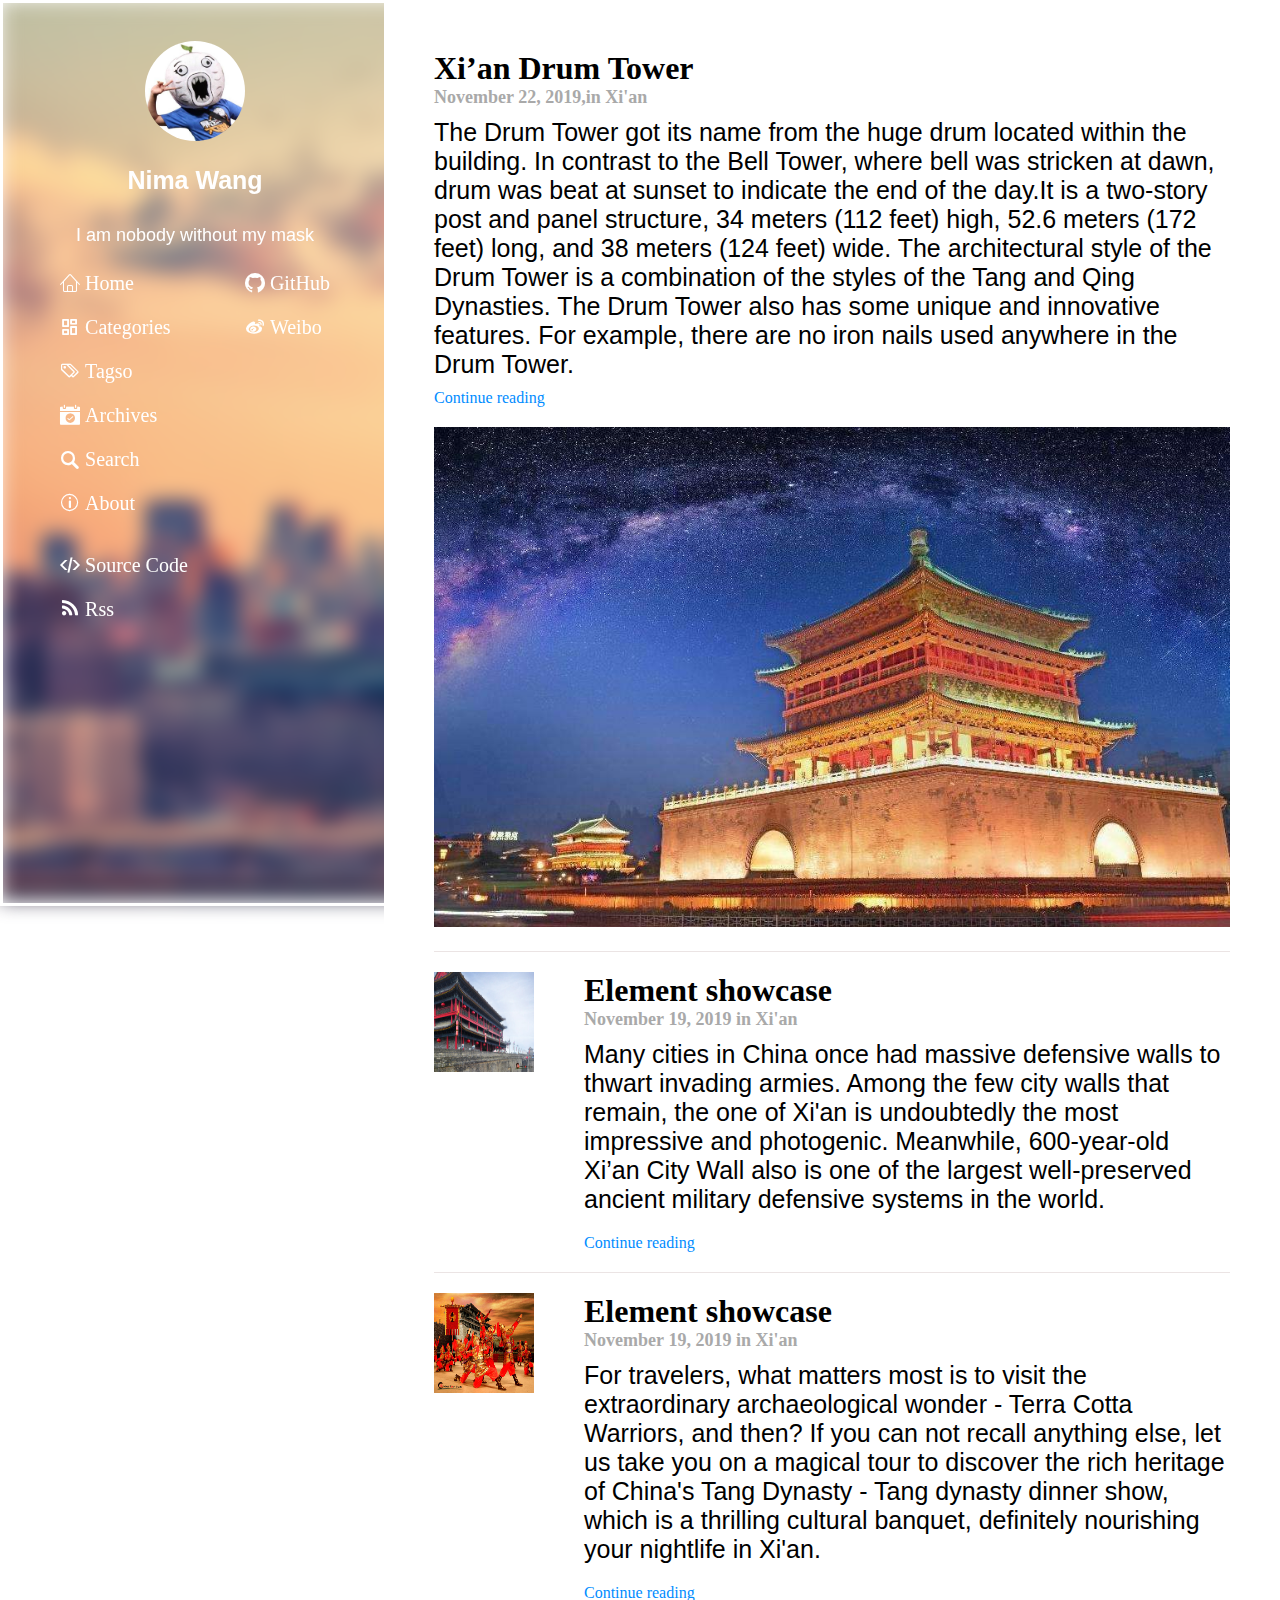
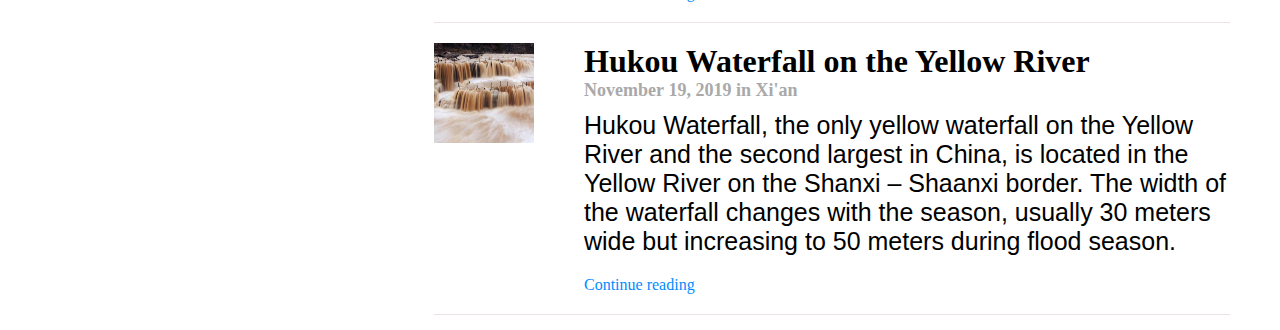
==== index.html @ 7974acd0 "[Jiachen] fix-#9: fix card 9" ====
<!DOCTYPE html>
<html lang="en">
<head>
  <meta charset="UTF-8">
  <title>personal blog</title>
  <link rel="stylesheet" type="text/css" href="./styles/index.css">
  <!-- import icons for navigation bar-->
  <link rel="stylesheet" type="text/css" href="./styles/icon.css">
</head>

 
<body>

  <div class="background">
  </div>
  <div class="main-page">
    <div class="left-content">
      <div class="headshot">
        <img src="./images/wangnima.jpg" alt="headshot"/>
      </div>

      <div class="intro">
        <h1><strong>Nima Wang</strong></h1>
        <p>I am nobody without my mask</p>
      </div>

      <div class="navigation">
        <div>
          <ul>
            <li><i class="iconfont icon-home"><a href="#">Home</a></i></li>
            <li><i class="iconfont icon-categories"><a href="#">Categories</a></i></li>
            <li><i class="iconfont icon-tagso"><a href="#">Tagso</a></i></li>
            <li><i class="iconfont icon-archives"><a href="./Pages/archives.html">Archives</a></i></li>
            <li><i class="iconfont icon-search"><a href="#">Search</a></i></li>
            <li><i class="iconfont icon-about"><a href="./Pages/aboutme.html">About</a></i></li><br>
            <li><i class="iconfont icon-code"><a href="#">Source Code</a></i></li>
            <li><i class="iconfont icon-rss"><a href="#">Rss</a></i></li>
          </ul>
        </div>

        <div>
          <ul>
            <li><i class="iconfont icon-github"><a
                href="https://github.com/RicoTech666/RicoTech666.github.io">GitHub</a></i></li>
            <li><i class="iconfont icon-weibo"><a
                href="https://weibo.com/?sudaref=www.baidu.com&display=0&retcode=6102">Weibo</a></i></li>
          </ul>
        </div>
      </div>
    </div>
    <div class="right-page">
    <div class="right-title">
        <h1>Xi’an Drum Tower</h1>
        <h2 class="font-time">November 22, 2019,in Xi'an</h2>
        <p>
          The Drum Tower got its name from the huge drum located within the building. In contrast to the Bell Tower, where
          bell was stricken at dawn, drum was beat at sunset to indicate the end of the day.It is a two-story post and
          panel structure, 34 meters (112 feet) high, 52.6 meters (172 feet) long, and 38 meters (124 feet) wide. The
          architectural style of the Drum Tower is a combination of the styles of the Tang and Qing Dynasties. The Drum
          Tower also has some unique and innovative features. For example, there are no iron nails used anywhere in the
          Drum Tower.
        </p>
        <a href="./Pages/article-page.html" target="_blank">Continue reading</a>
        <img src="./images/traveltitle.jpg" class="titleImg" />
      </div>
  
      <div class="paper-list-show">
  
        <img src="./images/trave1.jpg" alt="City-Wall" />
  
        <div class="sub-papar-list-show">
          <h1>Element showcase</h1>
          <h2 class="font-time">November 19, 2019 in Xi'an</h2>
          <p>
            Many cities in China once had massive defensive walls to thwart invading armies. Among the few city walls that
            remain, the one of Xi'an is undoubtedly the most impressive and photogenic. Meanwhile, 600-year-old Xi’an City
            Wall also is one of the largest well-preserved ancient military defensive systems in the world.
          </p>
          <a href="http://www.chinatourguide.com/xian/xian_city_wall.html">Continue reading</a>
        </div>
  
      </div>
  
      <div class="paper-list-show">
        <img src="./images/travel2.jpg" alt="Tang-Show" />
        <div class="sub-papar-list-show">
          <h1>Element showcase</h1>
          <h2 class="font-time">November 19, 2019 in Xi'an</h2>
          <p>
            For travelers, what matters most is to visit the extraordinary archaeological wonder - Terra Cotta Warriors,
            and then? If you can not recall anything else, let us take you on a magical tour to discover the rich heritage
            of China's Tang Dynasty - Tang dynasty dinner show, which is a thrilling cultural banquet, definitely
            nourishing your nightlife in Xi'an.
          </p>
          <a href="http://www.chinatourguide.com/xian/xian_city_wall.html">Continue reading</a>
        </div>
      </div>
  
      <div class="paper-list-show">
        <img src="./images/travel3.jpg" alt="Hukou-Pubu">
        <div class="sub-papar-list-show">
          <h1>Hukou Waterfall on the Yellow River</h1>
          <h2 class="font-time">November 19, 2019 in Xi'an</h2>
          <p>
            Hukou Waterfall, the only yellow waterfall on the Yellow River and the second largest in China, is located in
            the Yellow River on the Shanxi – Shaanxi border. The width of the waterfall changes with the season, usually
            30 meters wide but increasing to 50 meters during flood season.
          </p>
          <a href="http://www.chinatourguide.com/xian/xian_city_wall.html">Continue reading</a>
        </div>
      </div>
    </div> 
  </div>

  
</body>
</html>
---- styles/index.css ----
*{
  margin: 0;
  padding: 0;
}
 .body, html {
   height: 100%;
   margin: 0;
 }
.background {
  position: fixed;
  background-image: url(../images/city.jpg);
  filter: blur(10px);
  z-index: 1;

  left: 0;
  top: 0;
  width: 100%;
  height: 100%;
}

.main-page {
  position: absolute;
  background-color:rgb(247, 224, 224 ,0);
  z-index: 2;
  width: 100%;
  height: 100%;
}


.left-content {
  position: fixed;
  float: left;
  display: flex;
  flex-direction: column;

  border: 3px solid white;
  width: 30%;
  height: 100%;
}

.right-page {
  float: right;
  width: 70%;
  z-index: 4;
  background-color: #fff;
}

.left-content .headshot img {
  display: block;

  width: 100px;
  height: 100px;
  
  margin: 0 auto;
  margin-top: 10%;
  margin-bottom: 5%;
  border-radius: 50%;
}

.left-content .intro h1 {
  padding: 5px;

  text-align: center;
  margin-bottom: 20px;
  color: white;
  font-size: 25px;
  font-family: 'Gill Sans', 'Gill Sans MT', Calibri, 'Trebuchet MS', sans-serif;

  color: white;
}

.left-content .intro p {
  padding: 5px;

  text-align: center;

  font-size: 18px;
  font-family: Arial, Helvetica, sans-serif;

  color: white;

}

.left-content .navigation {
  display: flex;
  justify-content: space-evenly;

  width: 100%;
  height: 100%;
}

.left-content ul {
  display: table;
  padding: 0;
  list-style-type: none;
}

.left-content .navigation .iconfont {
  display: block;
  font-size: 20px;
  color: #fff;
  letter-spacing: 5px;
}

  .left-content li {
  margin-top: 20px;
  letter-spacing: 0px;
}

.left-content a {
  text-decoration: none;
  color: #fff;
  letter-spacing: 0px;
} 

 .right-page .right-title {
  width: auto;
  height: auto;
  margin-left: 50px;
  margin-bottom: 15px;
  margin-right: 50px;
  margin-top: 50px;
  border-bottom: 1px solid rgb(235, 228, 228);
}

.right-title h2 {
  margin-bottom: 10px;
}

.right-title p {
  margin-bottom: 10px;  
}


.right-title img{
  margin-bottom: 20px;
}

.right-page .titleImg {
  width: 100%;
  height: 500px;

  text-align: center;
}

.right-page a {
  text-decoration: none;

  font: 100px;
  color:rgb(0, 140, 255);
  margin-bottom: 20px;
  font: 100;
  display: block;
}
  
.right-page .paper-list-show {
  width: auto;
  height: auto;
  margin-right: 50px;
  margin-left: 50px;
  margin-bottom: 15px;
  border-bottom: 1px solid rgb(235, 228, 228);

  background-color: white;
}

.right-page .sub-papar-list-show {
  width: auto;
  height: auto;     
  margin-left: 150px;
  margin-top: 20px;
}

.right-page .sub-papar-list-show h2 {
  margin-bottom: 10px;
}

.right-page .sub-papar-list-show p{
  margin-bottom: 20px;
}



.right-page .paper-list-show img {
  position: relative;
  float: left;

  width: 100px;
  height: 100px;
}
  
.right-page h1, 
.article-page h1{
font-family: cursive;  
}

.right-page .font-time,
.article-page h2{
  text-align:left;
  font-size:18px ;
  color: darkgray;
}
.right-page p, 
.article-page p{
  font-size: 25px;
  font-family: "Arial","Microsoft YaHei","黑体","宋体",sans-serif;
  color: rgb(109, 103, 103);
}

.article-top-banner {
  position: -webkit-sticky;
  position: sticky;
  top: 0px;
  display: flex;
  justify-content: space-between;
  align-items: center;

  padding: 5px 10px 5px 10px;
  border-bottom: 1px solid rgb(235, 228, 228);

  background-color: #fff;
}

.article-top-banner .iconfont {
  font-size: 30px;
  color: #000;
}

.article-top-banner p {
  font-size: 20px;
  font-family: 'Courier New', Courier, monospace;
  color: #000;
}

.article-top-banner img{
  width: 40px;
  height: 40px;
  border-radius: 50%;
}

.article-page{
  width: 60%;
  margin: 0 auto;
  padding: 0;
}

.article-page p{
  margin: 10px 0px 10px 0px;
}

.article-video video{
  width: 100%;
}

.archi-body{
  background-color: rgb(15, 14, 23);
}

.timeline-title{
  font-size: 20px;
  color: rgb(41, 409, 243);
  text-align: center;
  padding: 3% 0 3% 0;
}

.archi-timeline-row,
.archi-timeline-row-reverse{
  display: flex;
  justify-content: center;
  height: 40%;
}

.archi-timeline-row-reverse{
  flex-direction: row-reverse;
}

.archi-timeline-row .archi-article,
.archi-timeline-row-reverse .archi-time,
.archi-timeline-row-reverse .archi-grad-text {
  text-align: right;
}

.archi-timeline-row-reverse .archi-grad-text{
  float:right;
}

.archi-timeline-row .archi-time,
.archi-timeline-row .archi-grad-text,
.archi-timeline-row-reverse .archi-article {
  text-align: left;
}

.archi-article,
.archi-time{
  width: 40%;
  padding: 20px;
}


.archi-article h2{
  font-family: Arial, Helvetica, sans-serif;
  color: rgb(41, 409, 243);
  padding: 20px 0 20px 0;
}

.archi-article p{
  font-family: Arial, Helvetica, sans-serif;
  color: rgb(202, 211, 217);
  font-size: 18px;
  line-height: 150%;
}

.archi-time h1{
  font-family: Arial, Helvetica, sans-serif;
  font-size: 18px;
  padding: 20px 0 20px 0;
}

.archi-grad-text{
  width: 23%;
  background-image: linear-gradient(135deg, rgb(41, 409, 243), rgb(15,99,210));
  -webkit-background-clip: text;
  /*This Comment can not be deleted*/
  /*border-bottom: text;*/
  color: transparent;
}

.archi-top-line,
.archi-bot-line{
  display: flex;
  flex-direction: column;
  justify-content: space-between;
  align-items: center;
  width: 1%;
}

.archi-top-line{
  border-top: 3px solid rgb(235, 228, 228);
}

.archi-bot-line{
  border-bottom: 3px solid rgb(235, 228, 228);
}

.line-above-icon,
.line-below-icon{
  background-color:rgb(235, 228, 228);
  width:3px;
}

.line-above-icon {
  height: 10%;
}

.line-below-icon {
  height: 74%;
}
.archi-body .iconfont{
  font-size: 15px;
  color: rgb(41, 409, 243);
}
---- styles/icon.css ----
@font-face {font-family: "iconfont";
  src: url('//at.alicdn.com/t/font_1521927_843i9wdhgtv.eot?t=1574512574567'); /* IE9 */
  src: url('//at.alicdn.com/t/font_1521927_843i9wdhgtv.eot?t=1574512574567#iefix') format('embedded-opentype'), /* IE6-IE8 */
  url('[data-uri]') format('woff2'),
  url('//at.alicdn.com/t/font_1521927_843i9wdhgtv.woff?t=1574512574567') format('woff'),
  url('//at.alicdn.com/t/font_1521927_843i9wdhgtv.ttf?t=1574512574567') format('truetype'), /* chrome, firefox, opera, Safari, Android, iOS 4.2+ */
  url('//at.alicdn.com/t/font_1521927_843i9wdhgtv.svg?t=1574512574567#iconfont') format('svg'); /* iOS 4.1- */
}

.iconfont {
  font-family: "iconfont" !important;
  font-size: 16px;
  font-style: normal;
  -webkit-font-smoothing: antialiased;
  -moz-osx-font-smoothing: grayscale;
}

.icon-search:before {
  content: "\e60d";
}

.icon-code:before {
  content: "\e6a2";
}

.icon-suitcase:before {
  content: "\e670";
}

.icon-about:before {
  content: "\e648";
}

.icon-weibo:before {
  content: "\e63d";
}

.icon-close:before {
  content: "\e60b";
}

.icon-rss:before {
  content: "\e6ee";
}

.icon-didian:before {
  content: "\e61a";
}

.icon-tagso:before {
  content: "\e87c";
}

.icon-hollow-circle:before {
  content: "\e642";
}

.icon-mianbaoxie:before {
  content: "\e676";
}

.icon-categories:before {
  content: "\e746";
}

.icon-home:before {
  content: "\e618";
}

.icon-archives:before {
  content: "\e62d";
}

.icon-solid-circle:before {
  content: "\ef71";
}

.icon-location:before {
  content: "\e62e";
}

.icon-weixin:before {
  content: "\e686";
}

.icon-github:before {
  content: "\e732";
}

.icon-RectangleCopy:before {
  content: "\e6a9";
}

.icon-Close:before {
  content: "\e62c";
}
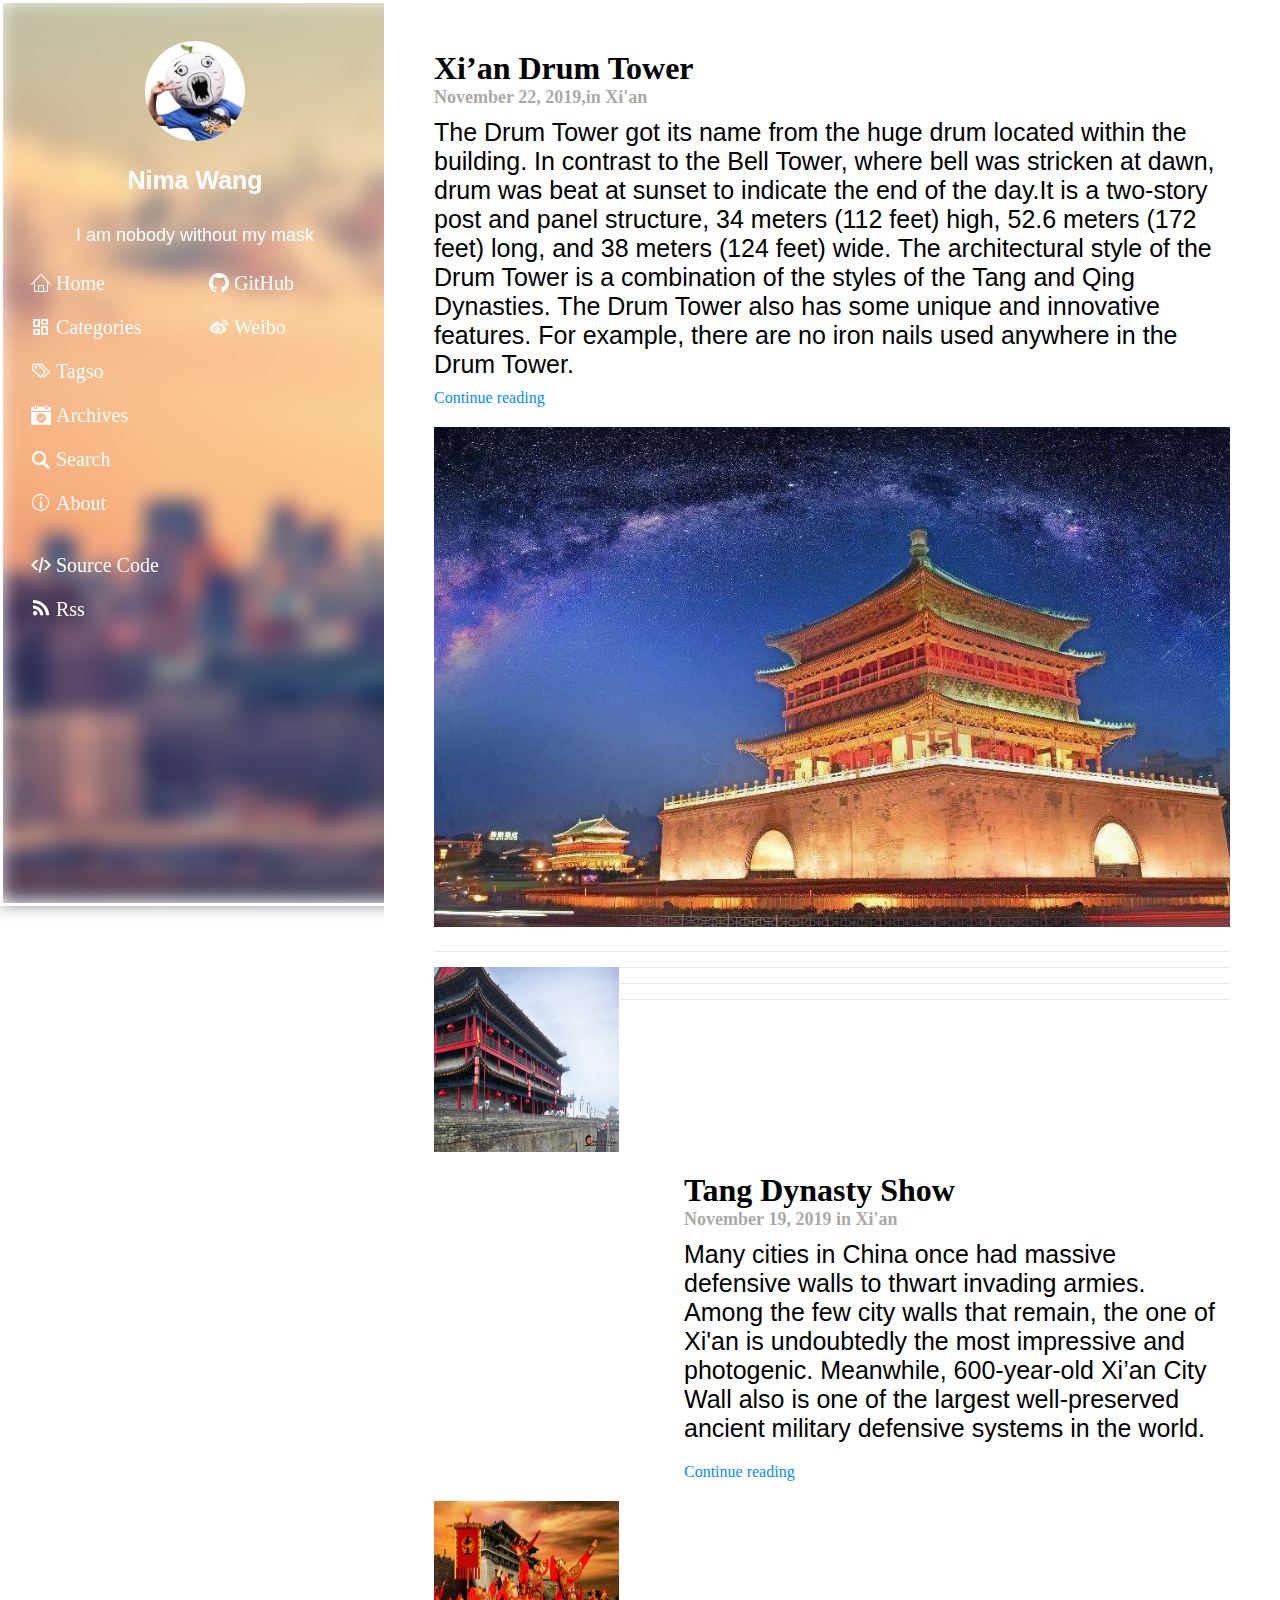
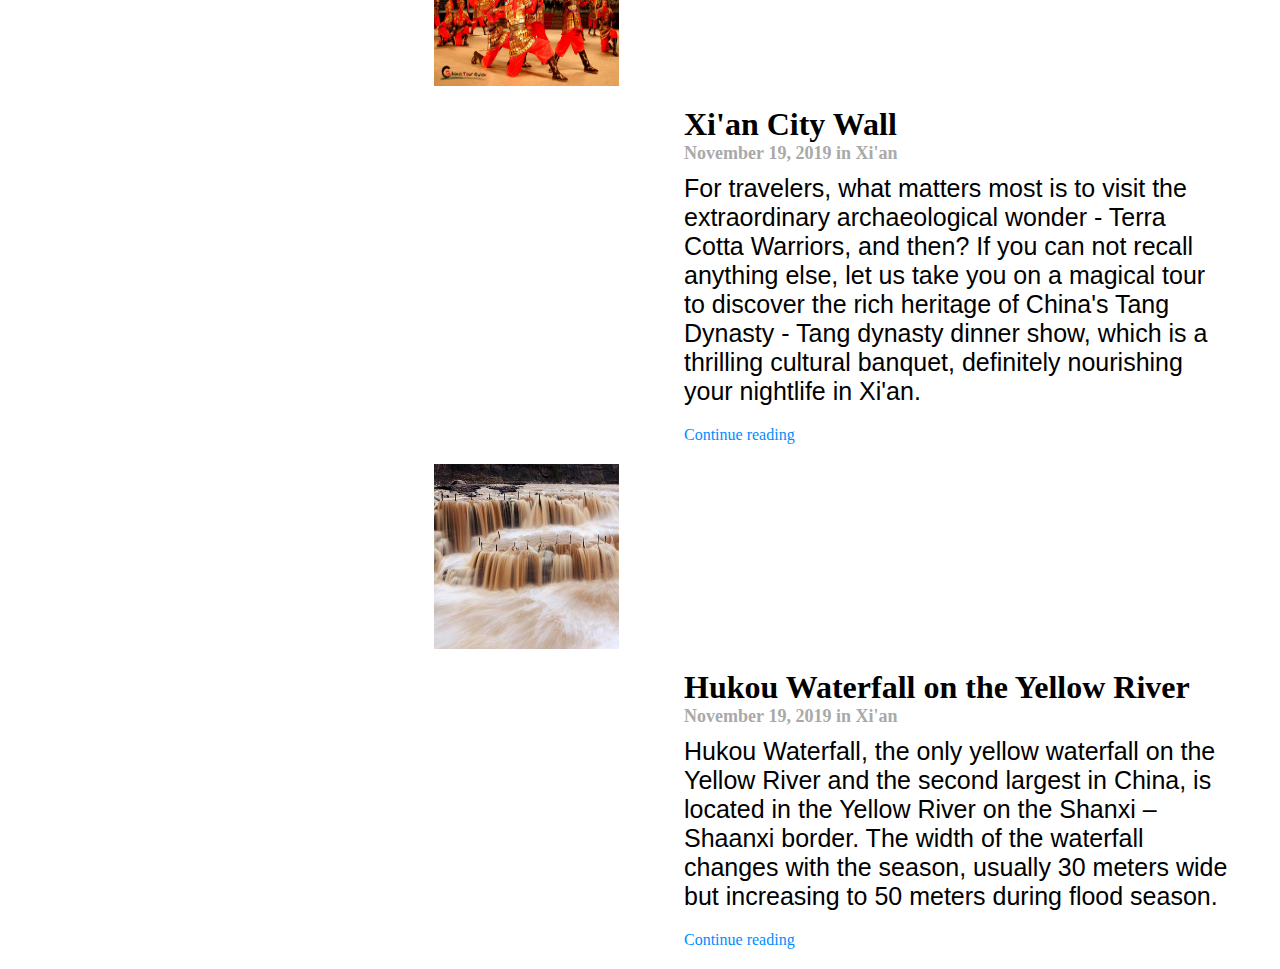
==== commit 864f98af: "[ruyue-zhang] fix-#8: fix aboutme" ====
--- a/index.html
+++ b/index.html
@@ -25,7 +25,7 @@
       </div>
 
       <div class="navigation">
-        <div>
+        <div class=" navigation-1">
           <ul>
             <li><i class="iconfont icon-home"><a href="#">Home</a></i></li>
             <li><i class="iconfont icon-categories"><a href="#">Categories</a></i></li>
@@ -38,7 +38,7 @@
           </ul>
         </div>
 
-        <div>
+        <div class="navigation-2">
           <ul>
             <li><i class="iconfont icon-github"><a
                 href="https://github.com/RicoTech666/RicoTech666.github.io">GitHub</a></i></li>
@@ -69,7 +69,7 @@
         <img src="./images/trave1.jpg" alt="City-Wall" />
   
         <div class="sub-papar-list-show">
-          <h1>Element showcase</h1>
+          <h1>Tang Dynasty Show</h1>
           <h2 class="font-time">November 19, 2019 in Xi'an</h2>
           <p>
             Many cities in China once had massive defensive walls to thwart invading armies. Among the few city walls that
@@ -84,7 +84,7 @@
       <div class="paper-list-show">
         <img src="./images/travel2.jpg" alt="Tang-Show" />
         <div class="sub-papar-list-show">
-          <h1>Element showcase</h1>
+          <h1>Xi'an City Wall</h1>
           <h2 class="font-time">November 19, 2019 in Xi'an</h2>
           <p>
             For travelers, what matters most is to visit the extraordinary archaeological wonder - Terra Cotta Warriors,
--- a/styles/index.css
+++ b/styles/index.css
@@ -84,9 +84,21 @@
 .left-content .navigation {
   display: flex;
   justify-content: space-evenly;
-
+  flex-wrap: wrap;
+  align-content: flex-start;
+  
   width: 100%;
   height: 100%;
+}
+
+.left-content .navigation-1 {
+  width: 150px;
+  height: auto;
+}
+
+.left-content .navigation-2 {
+  width: 150px;
+  height:auto;
 }
 
 .left-content ul {
@@ -167,8 +179,9 @@
 .right-page .sub-papar-list-show {
   width: auto;
   height: auto;     
-  margin-left: 150px;
+  margin-left: 250px;
   margin-top: 20px;
+  float:left;
 }
 
 .right-page .sub-papar-list-show h2 {
@@ -179,14 +192,10 @@
   margin-bottom: 20px;
 }
 
-
-
 .right-page .paper-list-show img {
-  position: relative;
   float: left;
-
-  width: 100px;
-  height: 100px;
+  width: 185px;
+  height: 185px;
 }
   
 .right-page h1, 
@@ -360,3 +369,13 @@
   color: rgb(41, 409, 243);
 }
 
+@media only screen and (max-width: 400px) {
+  .right-page .paper-list-show img,
+  .right-page .sub-papar-list-show{
+      width: 100%;
+      display: block;
+      height: 200px;
+      line-height: 200px;
+  }
+}
+
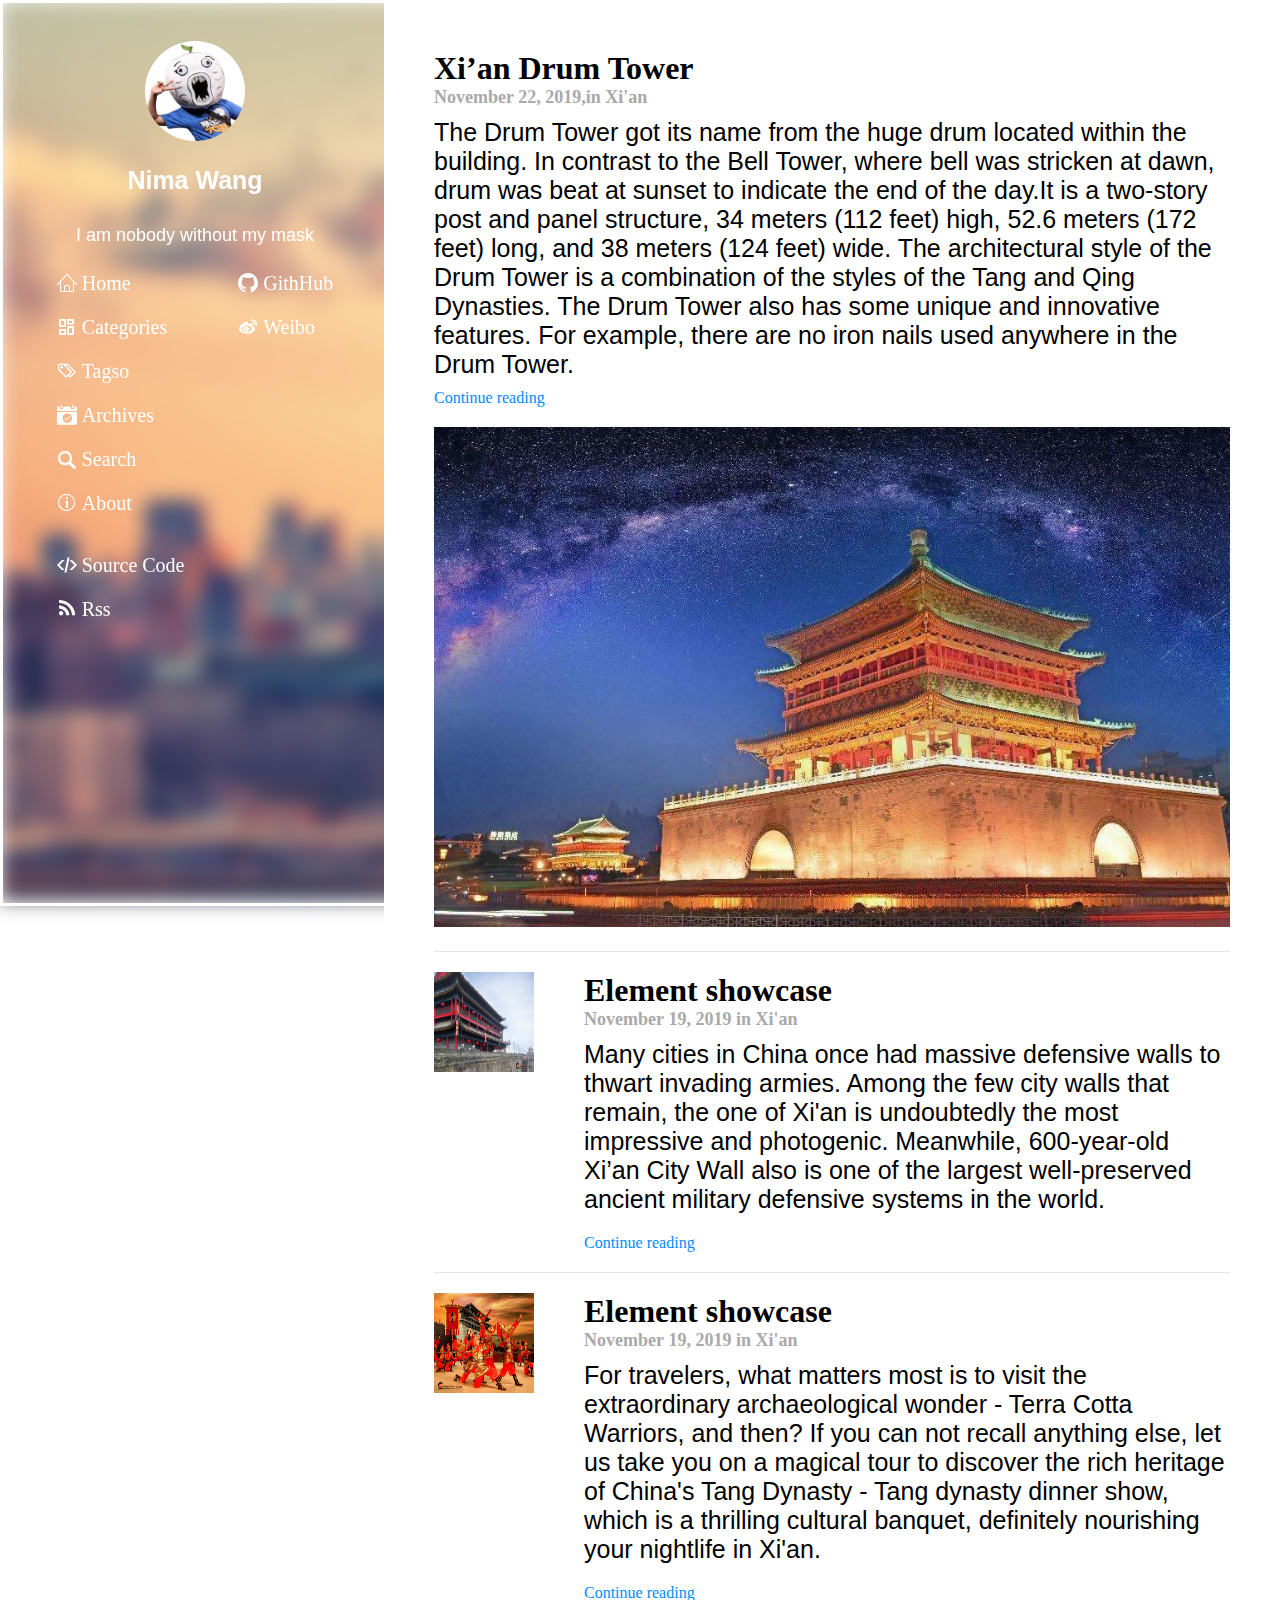
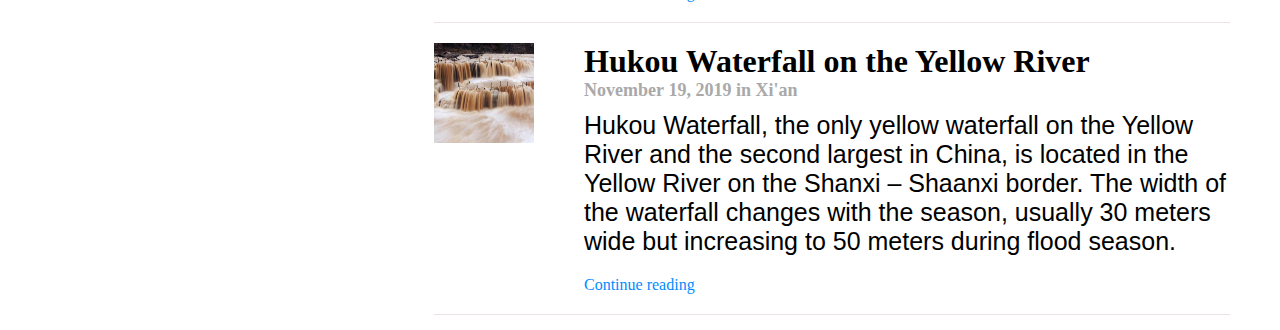
==== commit 3048db77: "[Jiachen] feat-#10 add adaptive display for navigation bar" ====
--- a/index.html
+++ b/index.html
@@ -27,26 +27,27 @@
       <div class="navigation">
         <div class=" navigation-1">
           <ul>
-            <li><i class="iconfont icon-home"><a href="#">Home</a></i></li>
-            <li><i class="iconfont icon-categories"><a href="#">Categories</a></i></li>
-            <li><i class="iconfont icon-tagso"><a href="#">Tagso</a></i></li>
-            <li><i class="iconfont icon-archives"><a href="./Pages/archives.html">Archives</a></i></li>
-            <li><i class="iconfont icon-search"><a href="#">Search</a></i></li>
-            <li><i class="iconfont icon-about"><a href="./Pages/aboutme.html">About</a></i></li><br>
-            <li><i class="iconfont icon-code"><a href="#">Source Code</a></i></li>
-            <li><i class="iconfont icon-rss"><a href="#">Rss</a></i></li>
+            <li><a href="#"><i class="iconfont icon-home"><span class="icon-name">Home</span></i></a></li>
+            <li><a href="#"><i class="iconfont icon-categories"><span class="icon-name">Categories</span></i></a></li>
+            <li><a href="#"><i class="iconfont icon-tagso"><span class="icon-name">Tagso</span></i></a></li>
+            <li><a href="./Pages/archives.html"><i class="iconfont icon-archives"><span class="icon-name">Archives</span></i></a></li>
+            <li><a href="#"><i class="iconfont icon-search"><span class="icon-name">Search</span></i></a></li>
+            <li><a href="./Pages/aboutme.html"><i class="iconfont icon-about"><span class="icon-name">About</span></i></a></li><br>
+            <li><a href="#"><i class="iconfont icon-code"><span class="icon-name">Source Code</span></i></a></li>
+            <li><a href="#"><i class="iconfont icon-rss"><span class="icon-name">Rss</span></i></a></li>
           </ul>
         </div>
 
         <div class="navigation-2">
           <ul>
-            <li><i class="iconfont icon-github"><a
-                href="https://github.com/RicoTech666/RicoTech666.github.io">GitHub</a></i></li>
-            <li><i class="iconfont icon-weibo"><a
-                href="https://weibo.com/?sudaref=www.baidu.com&display=0&retcode=6102">Weibo</a></i></li>
+            <li><a
+              href="https://github.com/RicoTech666/RicoTech666.github.io"><i class="iconfont icon-github"><span class="icon-name">GithHub</span></a></i></li>
+            <li><a
+              href="https://weibo.com/?sudaref=www.baidu.com&display=0&retcode=6102"><i class="iconfont icon-weibo"><span class="icon-name">Weibo</span></i></a></li>
           </ul>
         </div>
       </div>
+
     </div>
     <div class="right-page">
     <div class="right-title">
@@ -69,7 +70,7 @@
         <img src="./images/trave1.jpg" alt="City-Wall" />
   
         <div class="sub-papar-list-show">
-          <h1>Tang Dynasty Show</h1>
+          <h1>Element showcase</h1>
           <h2 class="font-time">November 19, 2019 in Xi'an</h2>
           <p>
             Many cities in China once had massive defensive walls to thwart invading armies. Among the few city walls that
@@ -84,7 +85,7 @@
       <div class="paper-list-show">
         <img src="./images/travel2.jpg" alt="Tang-Show" />
         <div class="sub-papar-list-show">
-          <h1>Xi'an City Wall</h1>
+          <h1>Element showcase</h1>
           <h2 class="font-time">November 19, 2019 in Xi'an</h2>
           <p>
             For travelers, what matters most is to visit the extraordinary archaeological wonder - Terra Cotta Warriors,
--- a/styles/index.css
+++ b/styles/index.css
@@ -26,17 +26,194 @@
   height: 100%;
 }
 
-
-.left-content {
-  position: fixed;
-  float: left;
-  display: flex;
-  flex-direction: column;
-
-  border: 3px solid white;
-  width: 30%;
-  height: 100%;
-}
+@media only screen and (max-width: 800px) {
+  .left-content {
+    position: fixed;
+    float: left;
+    display: flex;
+    flex-direction: column;
+  
+    border: 3px solid white;
+    width: 30%;
+    height: 100%;
+  }
+  
+
+  .left-content .headshot img{
+    display: block;
+  
+    width: 50px;
+    height: 50px;
+    
+    margin: 0 auto;
+    margin-top: 10%;
+    margin-bottom: 5%;
+    border-radius: 50%;
+  }
+  
+  .left-content .intro h1 {
+    padding: 5px;
+    display: none;
+  
+    text-align: center;
+    margin-bottom: 20px;
+    color: white;
+    font-size: 25px;
+    font-family: 'Gill Sans', 'Gill Sans MT', Calibri, 'Trebuchet MS', sans-serif;
+  
+    color: white;
+  }
+  
+  .left-content .intro p {
+    padding: 5px;
+    display: none;
+  
+    text-align: center;
+  
+    font-size: 18px;
+    font-family: Arial, Helvetica, sans-serif;
+  
+    color: white;
+  
+  }
+  
+  .left-content .navigation {
+    display: flex;
+    justify-content: center;
+  
+    flex-direction: column;
+  
+    
+    width: 100%;
+    height: 100%;
+  }
+  
+  
+  
+  .left-content ul {
+    text-align: center;
+    padding: 0;
+    list-style-type: none;
+   
+  }
+  
+  .left-content .navigation .iconfont {
+    display: block;
+    font-size: 35px;
+    color: #fff;
+    letter-spacing: 5px;
+  }
+  
+    .left-content li {
+    margin-top: 20px;
+    letter-spacing: 0px;
+  
+  }
+  
+  .left-content a {
+    text-decoration: none;
+    color: #fff;
+    letter-spacing: 0px;
+  } 
+  .icon-name {
+    letter-spacing: 0;
+    display: none;
+  }
+  
+
+}
+@media only screen and (min-width: 800px) {
+  .left-content {
+    position: fixed;
+    float: left;
+    display: flex;
+    flex-direction: column;
+  
+    border: 3px solid white;
+    width: 30%;
+    height: 100%;
+  }
+  
+
+  .left-content .headshot img{
+    display: block;
+  
+    width: 100px;
+    height: 100px;
+    
+    margin: 0 auto;
+    margin-top: 10%;
+    margin-bottom: 5%;
+    border-radius: 50%;
+  }
+  
+  .left-content .intro h1 {
+    padding: 5px;
+  
+    text-align: center;
+    margin-bottom: 20px;
+    color: white;
+    font-size: 25px;
+    font-family: 'Gill Sans', 'Gill Sans MT', Calibri, 'Trebuchet MS', sans-serif;
+  
+    color: white;
+    
+  }
+  
+  .left-content .intro p {
+    padding: 5px;
+  
+    text-align: center;
+  
+    font-size: 18px;
+    font-family: Arial, Helvetica, sans-serif;
+  
+    color: white;
+  
+  }
+  
+  .left-content .navigation {
+    display: flex;
+    justify-content: space-evenly;
+    flex-wrap: wrap;
+  
+    
+    width: 100%;
+    height: 100%;
+  }
+  
+  
+  
+  .left-content ul {
+    display: table;
+    padding: 0;
+    list-style-type: none;
+   
+  }
+  
+  .left-content .navigation .iconfont {
+    display: block;
+    font-size: 20px;
+    color: #fff;
+    letter-spacing: 5px;
+  }
+  
+    .left-content li {
+    margin-top: 20px;
+    letter-spacing: 0px;
+  
+  }
+  
+  .left-content a {
+    text-decoration: none;
+    color: #fff;
+    letter-spacing: 0px;
+  } 
+  .icon-name {
+    letter-spacing: 0;
+  }
+}
+
 
 .right-page {
   float: right;
@@ -45,85 +222,6 @@
   background-color: #fff;
 }
 
-.left-content .headshot img {
-  display: block;
-
-  width: 100px;
-  height: 100px;
-  
-  margin: 0 auto;
-  margin-top: 10%;
-  margin-bottom: 5%;
-  border-radius: 50%;
-}
-
-.left-content .intro h1 {
-  padding: 5px;
-
-  text-align: center;
-  margin-bottom: 20px;
-  color: white;
-  font-size: 25px;
-  font-family: 'Gill Sans', 'Gill Sans MT', Calibri, 'Trebuchet MS', sans-serif;
-
-  color: white;
-}
-
-.left-content .intro p {
-  padding: 5px;
-
-  text-align: center;
-
-  font-size: 18px;
-  font-family: Arial, Helvetica, sans-serif;
-
-  color: white;
-
-}
-
-.left-content .navigation {
-  display: flex;
-  justify-content: space-evenly;
-  flex-wrap: wrap;
-  align-content: flex-start;
-  
-  width: 100%;
-  height: 100%;
-}
-
-.left-content .navigation-1 {
-  width: 150px;
-  height: auto;
-}
-
-.left-content .navigation-2 {
-  width: 150px;
-  height:auto;
-}
-
-.left-content ul {
-  display: table;
-  padding: 0;
-  list-style-type: none;
-}
-
-.left-content .navigation .iconfont {
-  display: block;
-  font-size: 20px;
-  color: #fff;
-  letter-spacing: 5px;
-}
-
-  .left-content li {
-  margin-top: 20px;
-  letter-spacing: 0px;
-}
-
-.left-content a {
-  text-decoration: none;
-  color: #fff;
-  letter-spacing: 0px;
-} 
 
  .right-page .right-title {
   width: auto;
@@ -179,9 +277,8 @@
 .right-page .sub-papar-list-show {
   width: auto;
   height: auto;     
-  margin-left: 250px;
+  margin-left: 150px;
   margin-top: 20px;
-  float:left;
 }
 
 .right-page .sub-papar-list-show h2 {
@@ -192,10 +289,14 @@
   margin-bottom: 20px;
 }
 
+
+
 .right-page .paper-list-show img {
+  position: relative;
   float: left;
-  width: 185px;
-  height: 185px;
+
+  width: 100px;
+  height: 100px;
 }
   
 .right-page h1, 
@@ -369,13 +470,3 @@
   color: rgb(41, 409, 243);
 }
 
-@media only screen and (max-width: 400px) {
-  .right-page .paper-list-show img,
-  .right-page .sub-papar-list-show{
-      width: 100%;
-      display: block;
-      height: 200px;
-      line-height: 200px;
-  }
-}
-
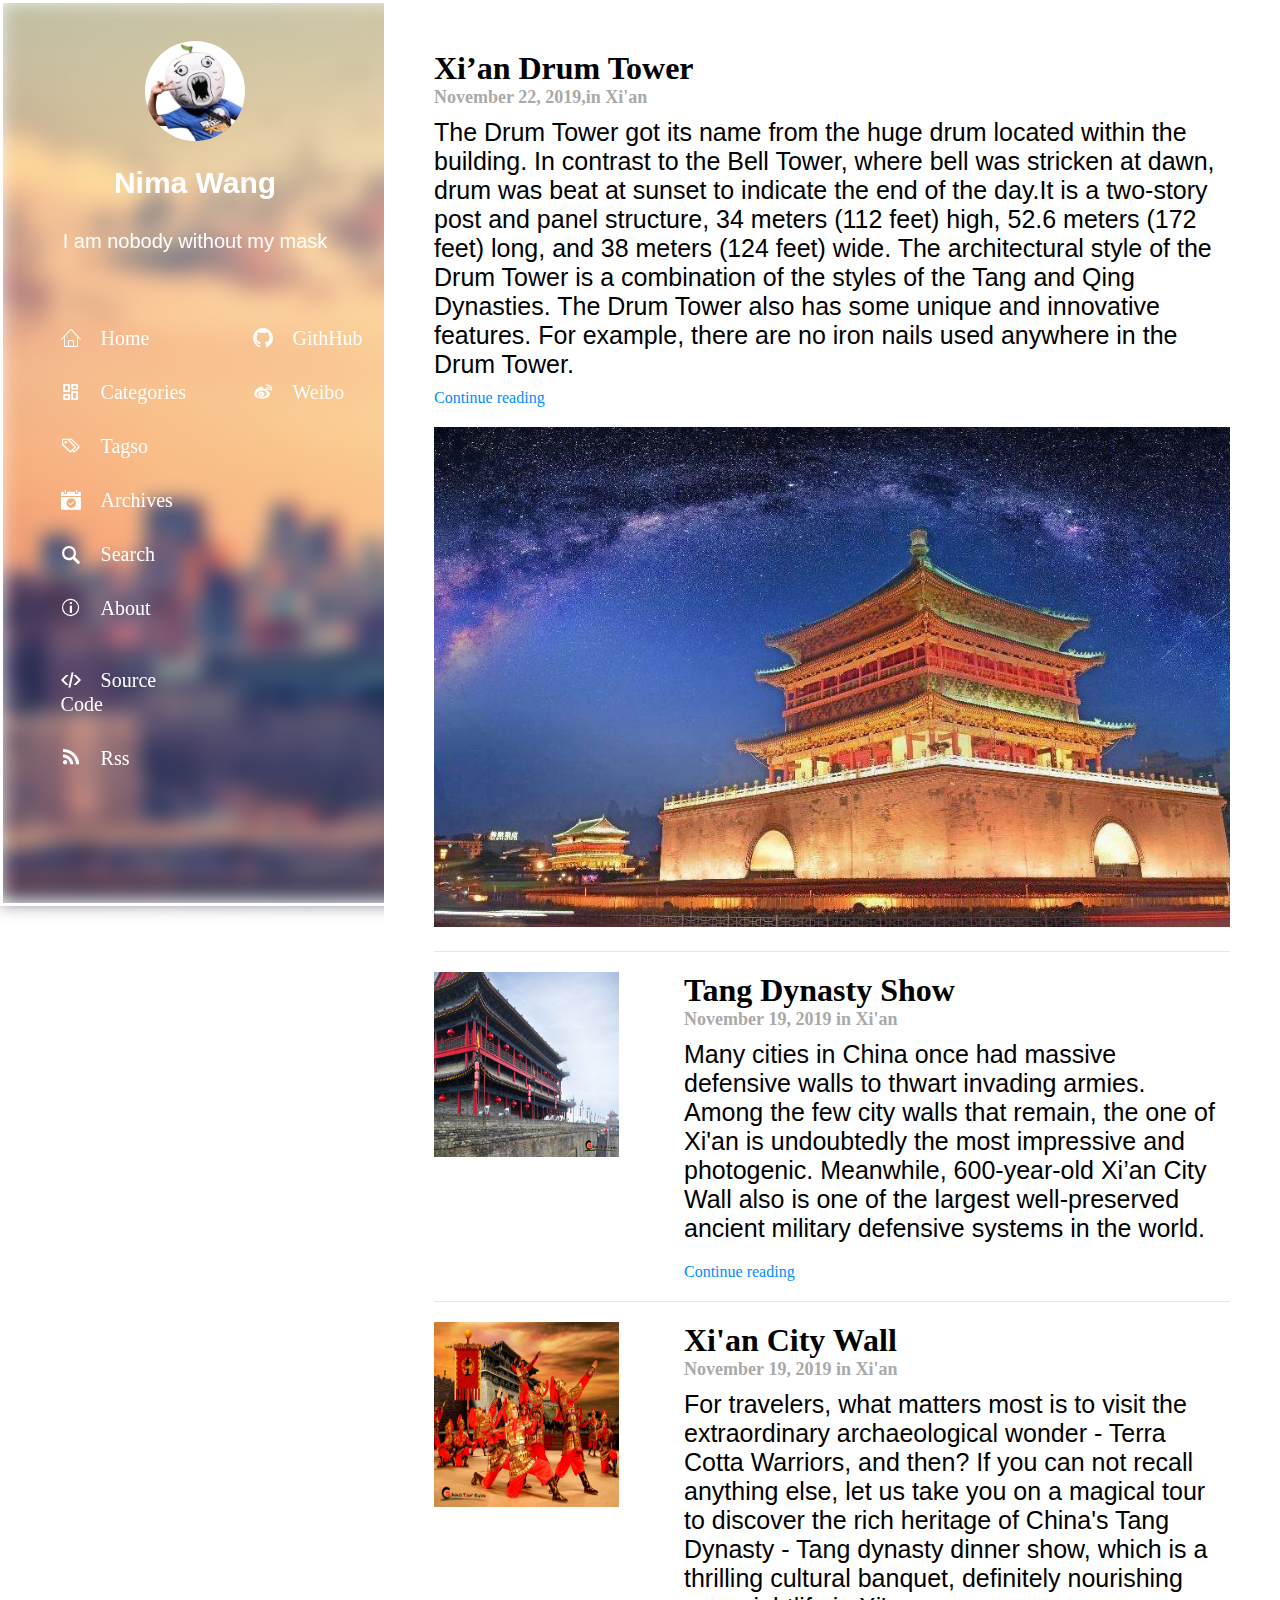
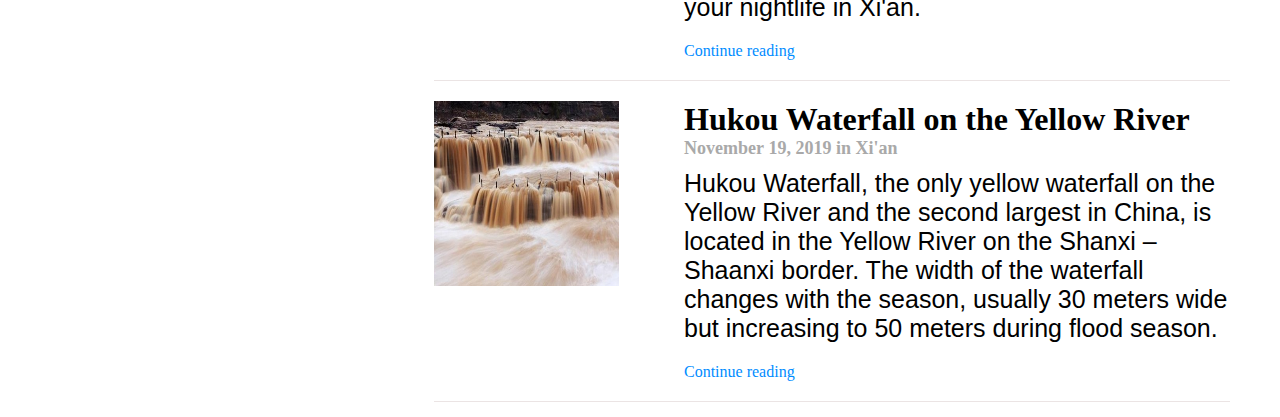
==== commit cbc7e383: "[Jiachen] fix-#10: merge css file of card 10 into repository" ====
--- a/index.html
+++ b/index.html
@@ -70,7 +70,7 @@
         <img src="./images/trave1.jpg" alt="City-Wall" />
   
         <div class="sub-papar-list-show">
-          <h1>Element showcase</h1>
+          <h1>Tang Dynasty Show</h1>
           <h2 class="font-time">November 19, 2019 in Xi'an</h2>
           <p>
             Many cities in China once had massive defensive walls to thwart invading armies. Among the few city walls that
@@ -85,7 +85,7 @@
       <div class="paper-list-show">
         <img src="./images/travel2.jpg" alt="Tang-Show" />
         <div class="sub-papar-list-show">
-          <h1>Element showcase</h1>
+          <h1>Xi'an City Wall</h1>
           <h2 class="font-time">November 19, 2019 in Xi'an</h2>
           <p>
             For travelers, what matters most is to visit the extraordinary archaeological wonder - Terra Cotta Warriors,
--- a/styles/index.css
+++ b/styles/index.css
@@ -46,7 +46,7 @@
     height: 50px;
     
     margin: 0 auto;
-    margin-top: 10%;
+    margin-top: 50%;
     margin-bottom: 5%;
     border-radius: 50%;
   }
@@ -87,7 +87,15 @@
     width: 100%;
     height: 100%;
   }
-  
+  .left-content .navigation-1 {
+    width: 100%;
+    height: auto;
+  }
+  
+  .left-content .navigation-2 {
+    width: 100%;
+    height:auto;
+  }
   
   
   .left-content ul {
@@ -133,8 +141,6 @@
     width: 30%;
     height: 100%;
   }
-  
-
   .left-content .headshot img{
     display: block;
   
@@ -150,22 +156,23 @@
   .left-content .intro h1 {
     padding: 5px;
   
+  
     text-align: center;
     margin-bottom: 20px;
     color: white;
-    font-size: 25px;
+    font-size: 30px;
     font-family: 'Gill Sans', 'Gill Sans MT', Calibri, 'Trebuchet MS', sans-serif;
   
     color: white;
-    
   }
   
   .left-content .intro p {
     padding: 5px;
+   
   
     text-align: center;
   
-    font-size: 18px;
+    font-size: 20px;
     font-family: Arial, Helvetica, sans-serif;
   
     color: white;
@@ -174,17 +181,28 @@
   
   .left-content .navigation {
     display: flex;
-    justify-content: space-evenly;
-    flex-wrap: wrap;
-  
-    
+    justify-content: space-around;
+
     width: 100%;
     height: 100%;
   }
   
-  
+  .left-content .navigation-1 {
+    width: 100%;
+    height: auto;
+    margin-left: 15%;
+    margin-top: 10%;
+  }
+  
+  .left-content .navigation-2 {
+    width: 100%;
+    height:auto;
+    margin-left: 15%;
+    margin-top: 10%;
+  }
   
   .left-content ul {
+  
     display: table;
     padding: 0;
     list-style-type: none;
@@ -195,12 +213,12 @@
     display: block;
     font-size: 20px;
     color: #fff;
-    letter-spacing: 5px;
-  }
-  
-    .left-content li {
-    margin-top: 20px;
-    letter-spacing: 0px;
+    letter-spacing: 20px;
+  }
+  
+.left-content li {
+  margin-top: 30px;
+  letter-spacing: 0px;
   
   }
   
@@ -211,8 +229,11 @@
   } 
   .icon-name {
     letter-spacing: 0;
-  }
-}
+    font-size: 20px;
+  }
+}
+
+
 
 
 .right-page {
@@ -277,7 +298,7 @@
 .right-page .sub-papar-list-show {
   width: auto;
   height: auto;     
-  margin-left: 150px;
+  margin-left: 250px;
   margin-top: 20px;
 }
 
@@ -289,14 +310,10 @@
   margin-bottom: 20px;
 }
 
-
-
 .right-page .paper-list-show img {
-  position: relative;
   float: left;
-
-  width: 100px;
-  height: 100px;
+  width: 185px;
+  height: 185px;
 }
   
 .right-page h1, 
@@ -364,14 +381,25 @@
 
 .archi-body{
   background-color: rgb(15, 14, 23);
+  padding-bottom: 30px;
 }
 
 .timeline-title{
-  font-size: 20px;
-  color: rgb(41, 409, 243);
+  font-size: 30px;
+  color: rgb(41, 209, 243);
+  font-family: Arial, Helvetica, sans-serif;
   text-align: center;
   padding: 3% 0 3% 0;
 }
+.archi-timeline-top,
+.archi-timeline-bot{
+  width: 1%;
+  height: 3px;
+  margin:0 auto;
+  background-color:rgb(235, 228, 228);
+}
+
+
 
 .archi-timeline-row,
 .archi-timeline-row-reverse{
@@ -390,6 +418,10 @@
   text-align: right;
 }
 
+.archi-timeline-row .archi-grad-text{
+  float:left;
+}
+
 .archi-timeline-row-reverse .archi-grad-text{
   float:right;
 }
@@ -409,8 +441,8 @@
 
 .archi-article h2{
   font-family: Arial, Helvetica, sans-serif;
-  color: rgb(41, 409, 243);
-  padding: 20px 0 20px 0;
+  color: rgb(41, 209, 243);
+  margin: 20px 0 20px 0;
 }
 
 .archi-article p{
@@ -423,20 +455,18 @@
 .archi-time h1{
   font-family: Arial, Helvetica, sans-serif;
   font-size: 18px;
-  padding: 20px 0 20px 0;
+  margin: 20px 0 20px 0;
+
 }
 
 .archi-grad-text{
-  width: 23%;
-  background-image: linear-gradient(135deg, rgb(41, 409, 243), rgb(15,99,210));
+  background-image: linear-gradient(135deg, rgb(41, 209, 243), rgb(15,99,210));
   -webkit-background-clip: text;
-  /*This Comment can not be deleted*/
-  /*border-bottom: text;*/
+  background-clip: text;
   color: transparent;
 }
 
-.archi-top-line,
-.archi-bot-line{
+.archi-v-line{
   display: flex;
   flex-direction: column;
   justify-content: space-between;
@@ -444,14 +474,6 @@
   width: 1%;
 }
 
-.archi-top-line{
-  border-top: 3px solid rgb(235, 228, 228);
-}
-
-.archi-bot-line{
-  border-bottom: 3px solid rgb(235, 228, 228);
-}
-
 .line-above-icon,
 .line-below-icon{
   background-color:rgb(235, 228, 228);
@@ -459,14 +481,27 @@
 }
 
 .line-above-icon {
-  height: 10%;
+  height: 40px;
 }
 
 .line-below-icon {
-  height: 74%;
-}
+  flex-grow: 1; /* default 0 */
+}
+
+
 .archi-body .iconfont{
   font-size: 15px;
-  color: rgb(41, 409, 243);
-}
-
+  color: rgb(41, 209, 243);
+  margin-top: 7px;
+  margin-bottom: 7px;
+}
+
+@media only screen and (max-width: 400px) {
+  .right-page .paper-list-show img,
+  .right-page .sub-papar-list-show{
+      width: 100%;
+      display: block;
+      height: 200px;
+      line-height: 200px;
+  }
+}
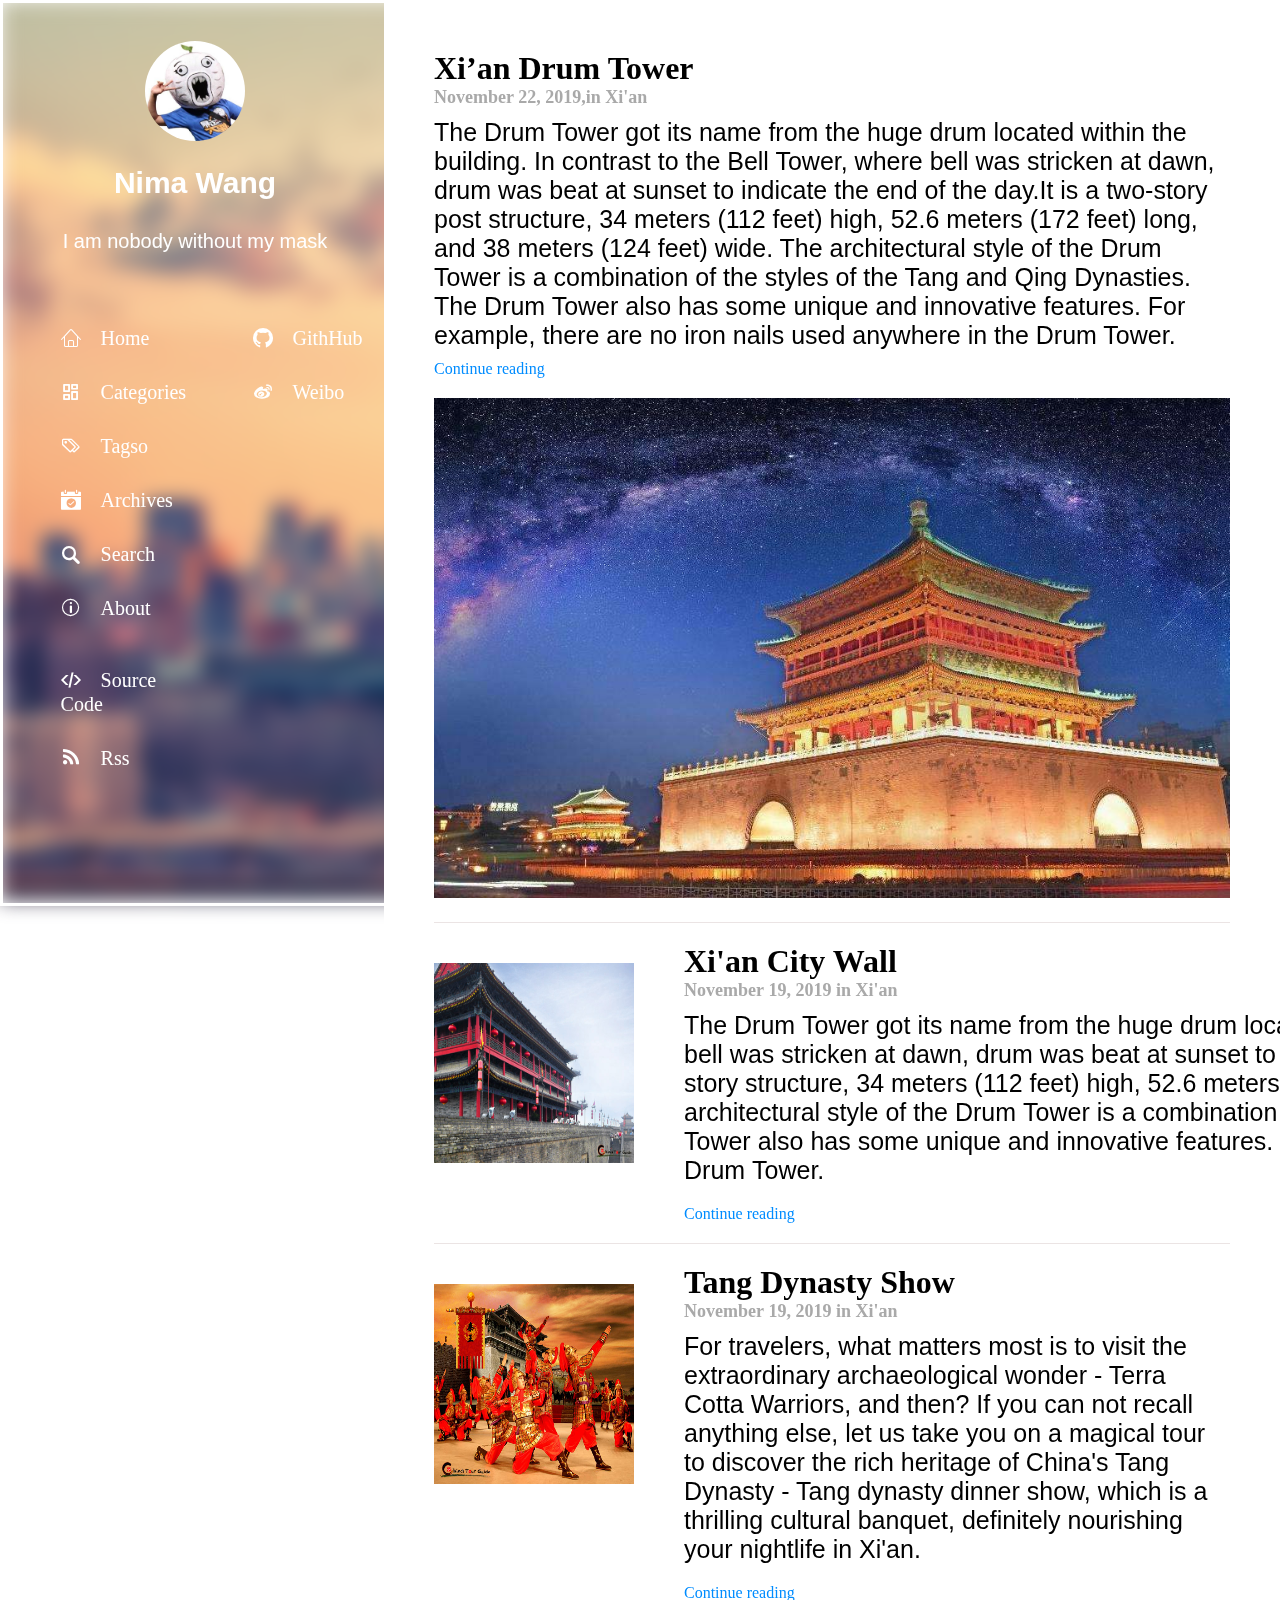
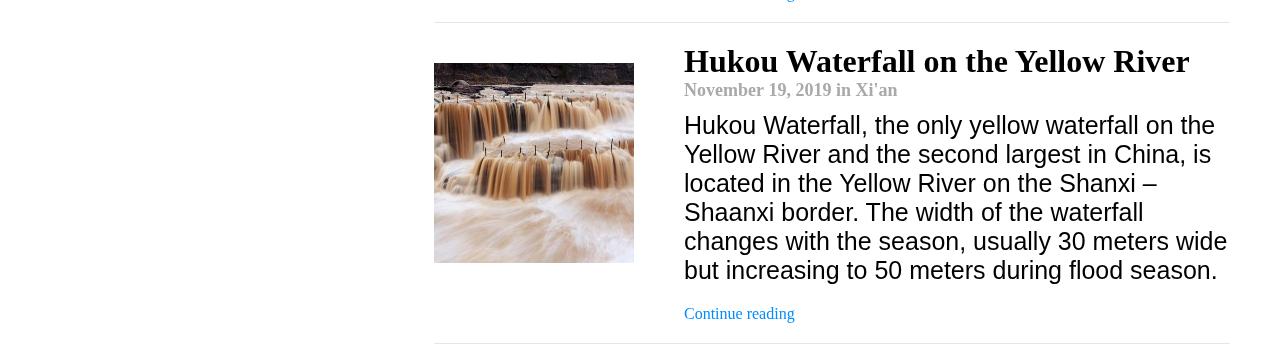
==== commit caddd430: "[Jiachen,Ruyue] feat-#10: add responsive layout for paper list show" ====
--- a/index.html
+++ b/index.html
@@ -55,8 +55,7 @@
         <h2 class="font-time">November 22, 2019,in Xi'an</h2>
         <p>
           The Drum Tower got its name from the huge drum located within the building. In contrast to the Bell Tower, where
-          bell was stricken at dawn, drum was beat at sunset to indicate the end of the day.It is a two-story post and
-          panel structure, 34 meters (112 feet) high, 52.6 meters (172 feet) long, and 38 meters (124 feet) wide. The
+          bell was stricken at dawn, drum was beat at sunset to indicate the end of the day.It is a two-story post  structure, 34 meters (112 feet) high, 52.6 meters (172 feet) long, and 38 meters (124 feet) wide. The
           architectural style of the Drum Tower is a combination of the styles of the Tang and Qing Dynasties. The Drum
           Tower also has some unique and innovative features. For example, there are no iron nails used anywhere in the
           Drum Tower.
@@ -66,26 +65,21 @@
       </div>
   
       <div class="paper-list-show">
-  
-        <img src="./images/trave1.jpg" alt="City-Wall" />
-  
+        <img src="./images/trave1.jpg" alt="Tang-Show" />
         <div class="sub-papar-list-show">
-          <h1>Tang Dynasty Show</h1>
+          <h1>Xi'an City Wall</h1>
           <h2 class="font-time">November 19, 2019 in Xi'an</h2>
           <p>
-            Many cities in China once had massive defensive walls to thwart invading armies. Among the few city walls that
-            remain, the one of Xi'an is undoubtedly the most impressive and photogenic. Meanwhile, 600-year-old Xi’an City
-            Wall also is one of the largest well-preserved ancient military defensive systems in the world.
+            The Drum Tower got its name from the huge drum located within the building. In contrast to the Bell Tower, where bell was stricken at dawn, drum was beat at sunset to indicate the end of the day.It is two-story structure, 34 meters (112 feet) high, 52.6 meters (172 feet) long, and 38 meters (124 feet) wide. The architectural style of the Drum Tower is a combination of the styles of the Tang and Qing Dynasties. The Drum Tower also has some unique and innovative features. For example, there are no iron nails used anywhere in the Drum Tower.
           </p>
           <a href="http://www.chinatourguide.com/xian/xian_city_wall.html">Continue reading</a>
         </div>
-  
       </div>
   
       <div class="paper-list-show">
         <img src="./images/travel2.jpg" alt="Tang-Show" />
         <div class="sub-papar-list-show">
-          <h1>Xi'an City Wall</h1>
+          <h1>Tang Dynasty Show</h1>
           <h2 class="font-time">November 19, 2019 in Xi'an</h2>
           <p>
             For travelers, what matters most is to visit the extraordinary archaeological wonder - Terra Cotta Warriors,
--- a/styles/index.css
+++ b/styles/index.css
@@ -129,6 +129,29 @@
   }
   
 
+  .paper-list-show .sub-papar-list-show {
+    width: 100%;
+    margin-left: 0;
+  }
+
+  .right-page .paper-list-show {
+    display: flex;
+    flex-direction: column;
+    width: auto;
+    height: auto;
+    margin-right: 50px;
+    margin-left: 50px;
+    margin-bottom: 15px;
+    border-bottom: 1px solid rgb(235, 228, 228);
+  
+    background-color: white;
+  }
+  .right-page .paper-list-show img {
+    float: left;
+    width: 350px;
+    height: 250px;
+    
+  }
 }
 @media only screen and (min-width: 800px) {
   .left-content {
@@ -231,6 +254,30 @@
     letter-spacing: 0;
     font-size: 20px;
   }
+  
+  .right-page .sub-papar-list-show {
+    width: auto;
+    height: auto;     
+    margin-left: 250px;
+    margin-top: 20px;
+  }
+  .right-page .paper-list-show {
+    width: auto;
+    height: auto;
+    margin-right: 50px;
+    margin-left: 50px;
+    margin-bottom: 15px;
+    border-bottom: 1px solid rgb(235, 228, 228);
+  
+    background-color: white;
+  }
+  .right-page .paper-list-show img {
+    float: left;
+    width: 200px;
+    height: 200px;
+    margin-top: 20px;
+  }
+  
 }
 
 
@@ -239,7 +286,6 @@
 .right-page {
   float: right;
   width: 70%;
-  z-index: 4;
   background-color: #fff;
 }
 
@@ -284,23 +330,7 @@
   display: block;
 }
   
-.right-page .paper-list-show {
-  width: auto;
-  height: auto;
-  margin-right: 50px;
-  margin-left: 50px;
-  margin-bottom: 15px;
-  border-bottom: 1px solid rgb(235, 228, 228);
-
-  background-color: white;
-}
-
-.right-page .sub-papar-list-show {
-  width: auto;
-  height: auto;     
-  margin-left: 250px;
-  margin-top: 20px;
-}
+
 
 .right-page .sub-papar-list-show h2 {
   margin-bottom: 10px;
@@ -310,11 +340,7 @@
   margin-bottom: 20px;
 }
 
-.right-page .paper-list-show img {
-  float: left;
-  width: 185px;
-  height: 185px;
-}
+
   
 .right-page h1, 
 .article-page h1{
@@ -496,12 +522,4 @@
   margin-bottom: 7px;
 }
 
-@media only screen and (max-width: 400px) {
-  .right-page .paper-list-show img,
-  .right-page .sub-papar-list-show{
-      width: 100%;
-      display: block;
-      height: 200px;
-      line-height: 200px;
-  }
-}
+
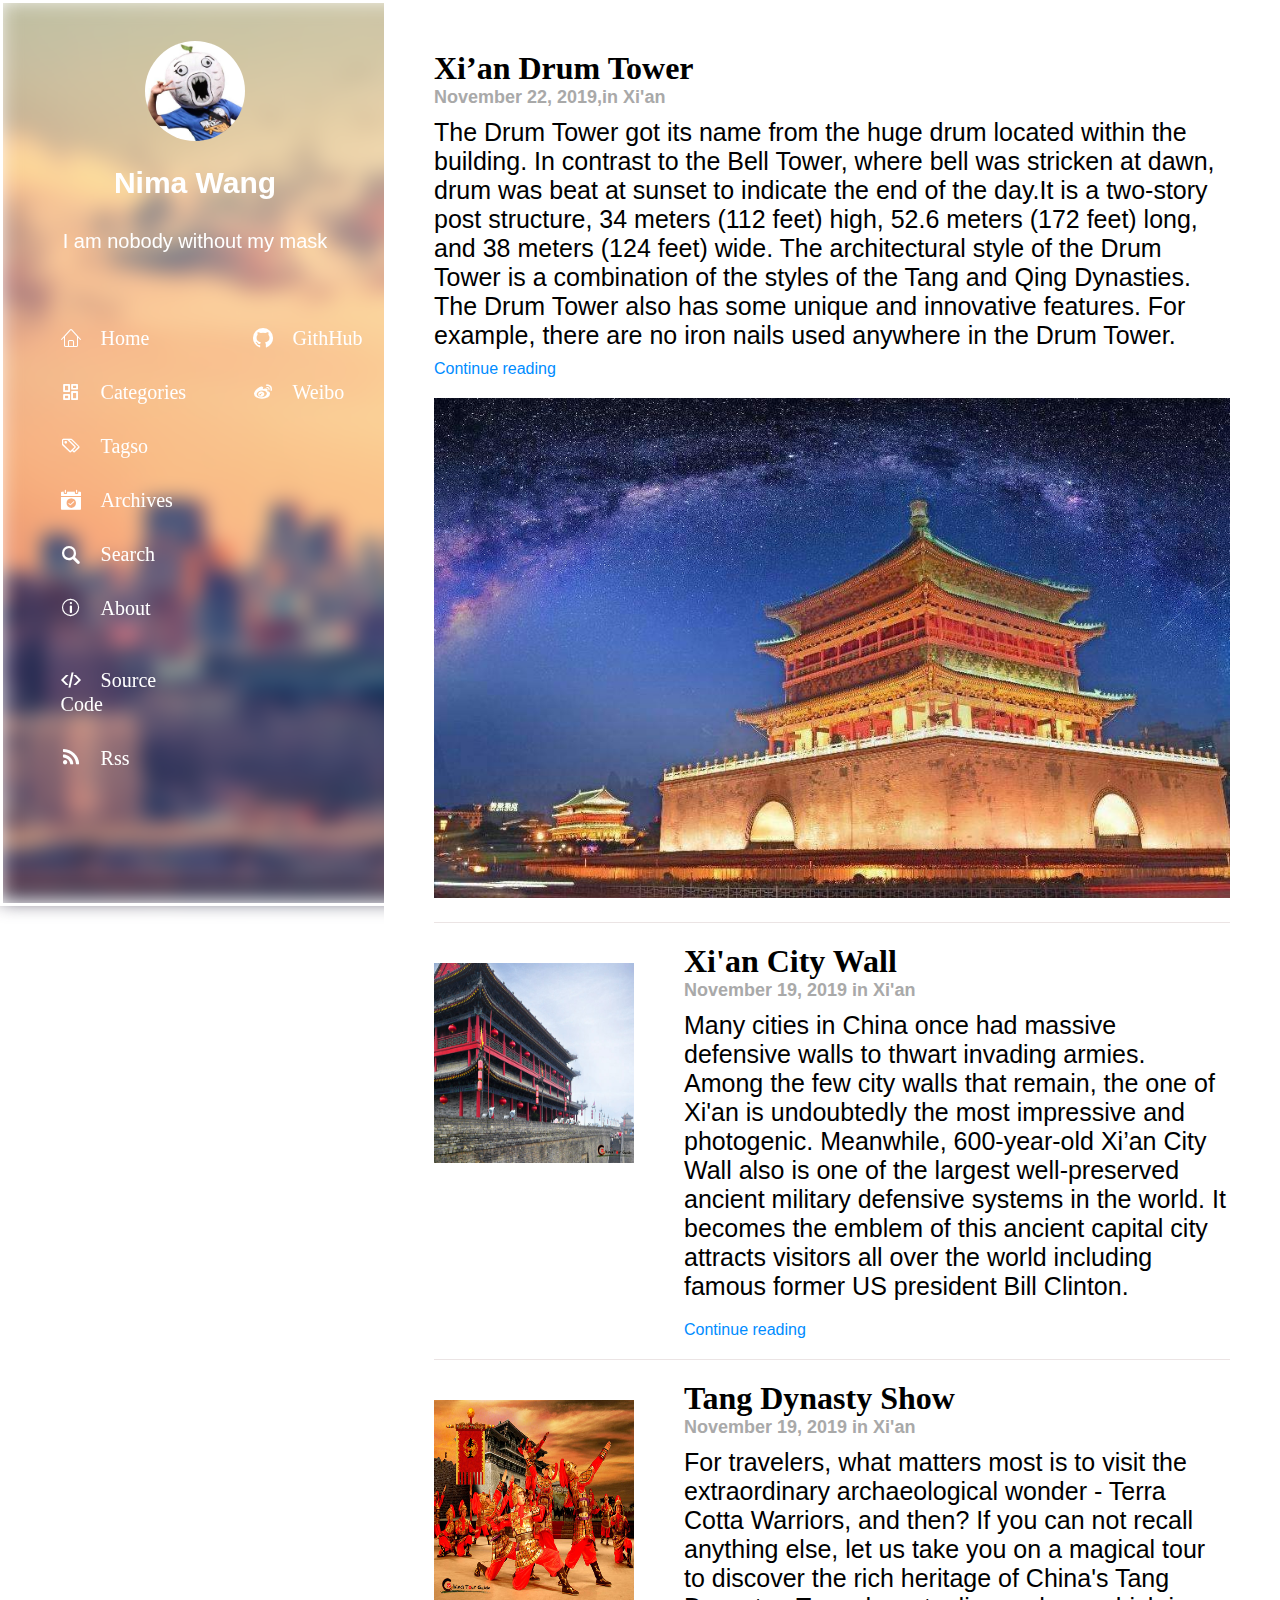
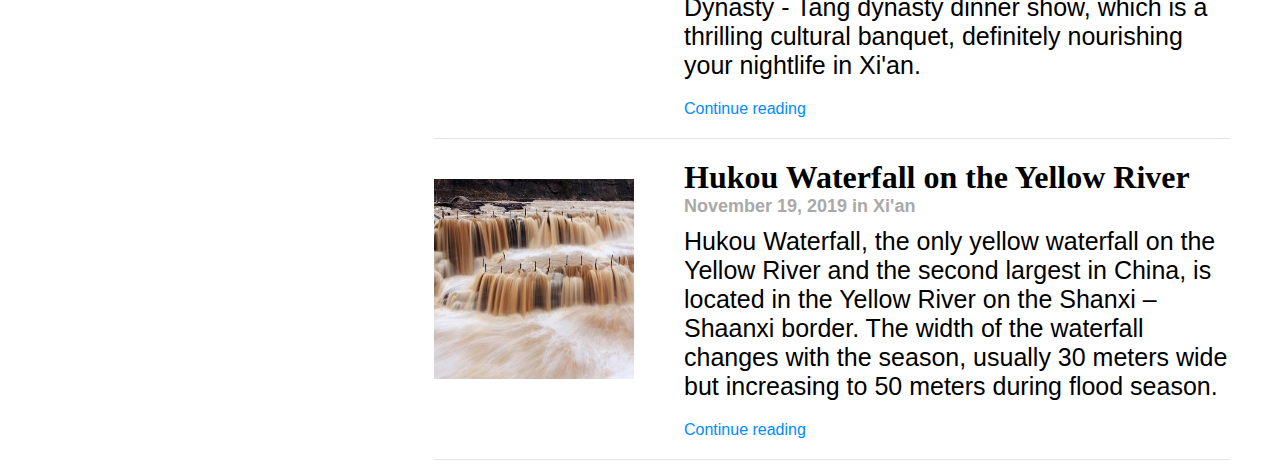
==== commit efadaac7: "[Jiachen] fix-#4: fix small bug for text display" ====
--- a/index.html
+++ b/index.html
@@ -70,7 +70,7 @@
           <h1>Xi'an City Wall</h1>
           <h2 class="font-time">November 19, 2019 in Xi'an</h2>
           <p>
-            The Drum Tower got its name from the huge drum located within the building. In contrast to the Bell Tower, where bell was stricken at dawn, drum was beat at sunset to indicate the end of the day.It is two-story structure, 34 meters (112 feet) high, 52.6 meters (172 feet) long, and 38 meters (124 feet) wide. The architectural style of the Drum Tower is a combination of the styles of the Tang and Qing Dynasties. The Drum Tower also has some unique and innovative features. For example, there are no iron nails used anywhere in the Drum Tower.
+            Many cities in China once had massive defensive walls to thwart invading armies. Among the few city walls that remain, the one of Xi'an is undoubtedly the most impressive and photogenic. Meanwhile, 600-year-old Xi’an City Wall also is one of the largest well-preserved ancient military defensive systems in the world. It becomes the emblem of this ancient capital city attracts visitors all over the world including famous former US president Bill Clinton. 
           </p>
           <a href="http://www.chinatourguide.com/xian/xian_city_wall.html">Continue reading</a>
         </div>
--- a/styles/index.css
+++ b/styles/index.css
@@ -522,4 +522,113 @@
   margin-bottom: 7px;
 }
 
-
+ body, html {
+  height: 100%;
+  margin: 0;
+  font-family: Arial, Helvetica, sans-serif;
+}
+ .bg-image {
+  /* The image used */
+  background-image: url(../images/city.jpg);
+  
+  /* Add the blur effect */
+  filter: blur(8px);
+  -webkit-filter: blur(8px);
+  
+  /* Full height */
+  height: 100%; 
+  
+  /* Center and scale the image nicely */
+  background-position: center;
+  background-repeat: no-repeat;
+  background-size: cover;
+  box-shadow: 0 0 2px rgba(0,0,0,1);
+}
+ .my-info {
+  position: absolute;
+  top: 50%;
+  left: 50%;
+  transform: translate(-50%, -50%);
+  width: 45%;
+  height: 60%;
+  background-color: #fff;
+  box-shadow: 0 0 10px rgba(0,0,0,0.9);
+  border-radius: 10px;
+
+  animation: bounceInDown 2s;
+}
+
+ .info-image {
+    order: 1;
+}
+ .my-info img { 
+    width: 200px;
+    height: 200px;
+    border-radius: 50%;  
+    margin-left: 35%;
+    margin-top: 10%;
+}
+
+ .close-icon i {
+  font-size: 30px;
+  float: right;  
+  padding: 10px;  
+}
+
+ .homepage-intro {
+    order: 2;
+    margin-top: 3%;
+}
+ .homepage-intro h1{
+    text-align: center;
+    color:black ;
+    
+}
+ .homepage-intro h4{
+    margin-top: 2%;
+    text-align: center;
+    color: gray;
+    font-size: 20px ;
+}
+ .div-for-left {
+    position: relative;
+    margin-top: 50px;
+    margin-left: 20px;
+    margin-right: 10px;
+    float: left;
+    font-size: 20px;
+    text-align: center;
+    width: 40%;
+    height: 100px;
+    color: rgb(94, 91, 87);
+}
+ .div-for-right{
+    position: relative;
+    margin-top: 50px;
+    margin-left: 10px;
+    margin-right: 20px;
+    float: right;
+    font-size: 20px;
+    text-align: center;
+    width: 40%;
+    height: 100px;
+    color: rgb(94, 91, 87);
+}
+ .div-for-left h3 {
+  margin-top: 20px;
+}
+ .div-for-right h3 {
+  margin-top: 20px;
+}
+ .my-info i {
+  font-size: 30px;
+  color: rgb(94, 91, 87);
+}
+
+ a {
+  text-decoration: none;
+  color:gray;
+  letter-spacing: 0px;
+}
+
+
